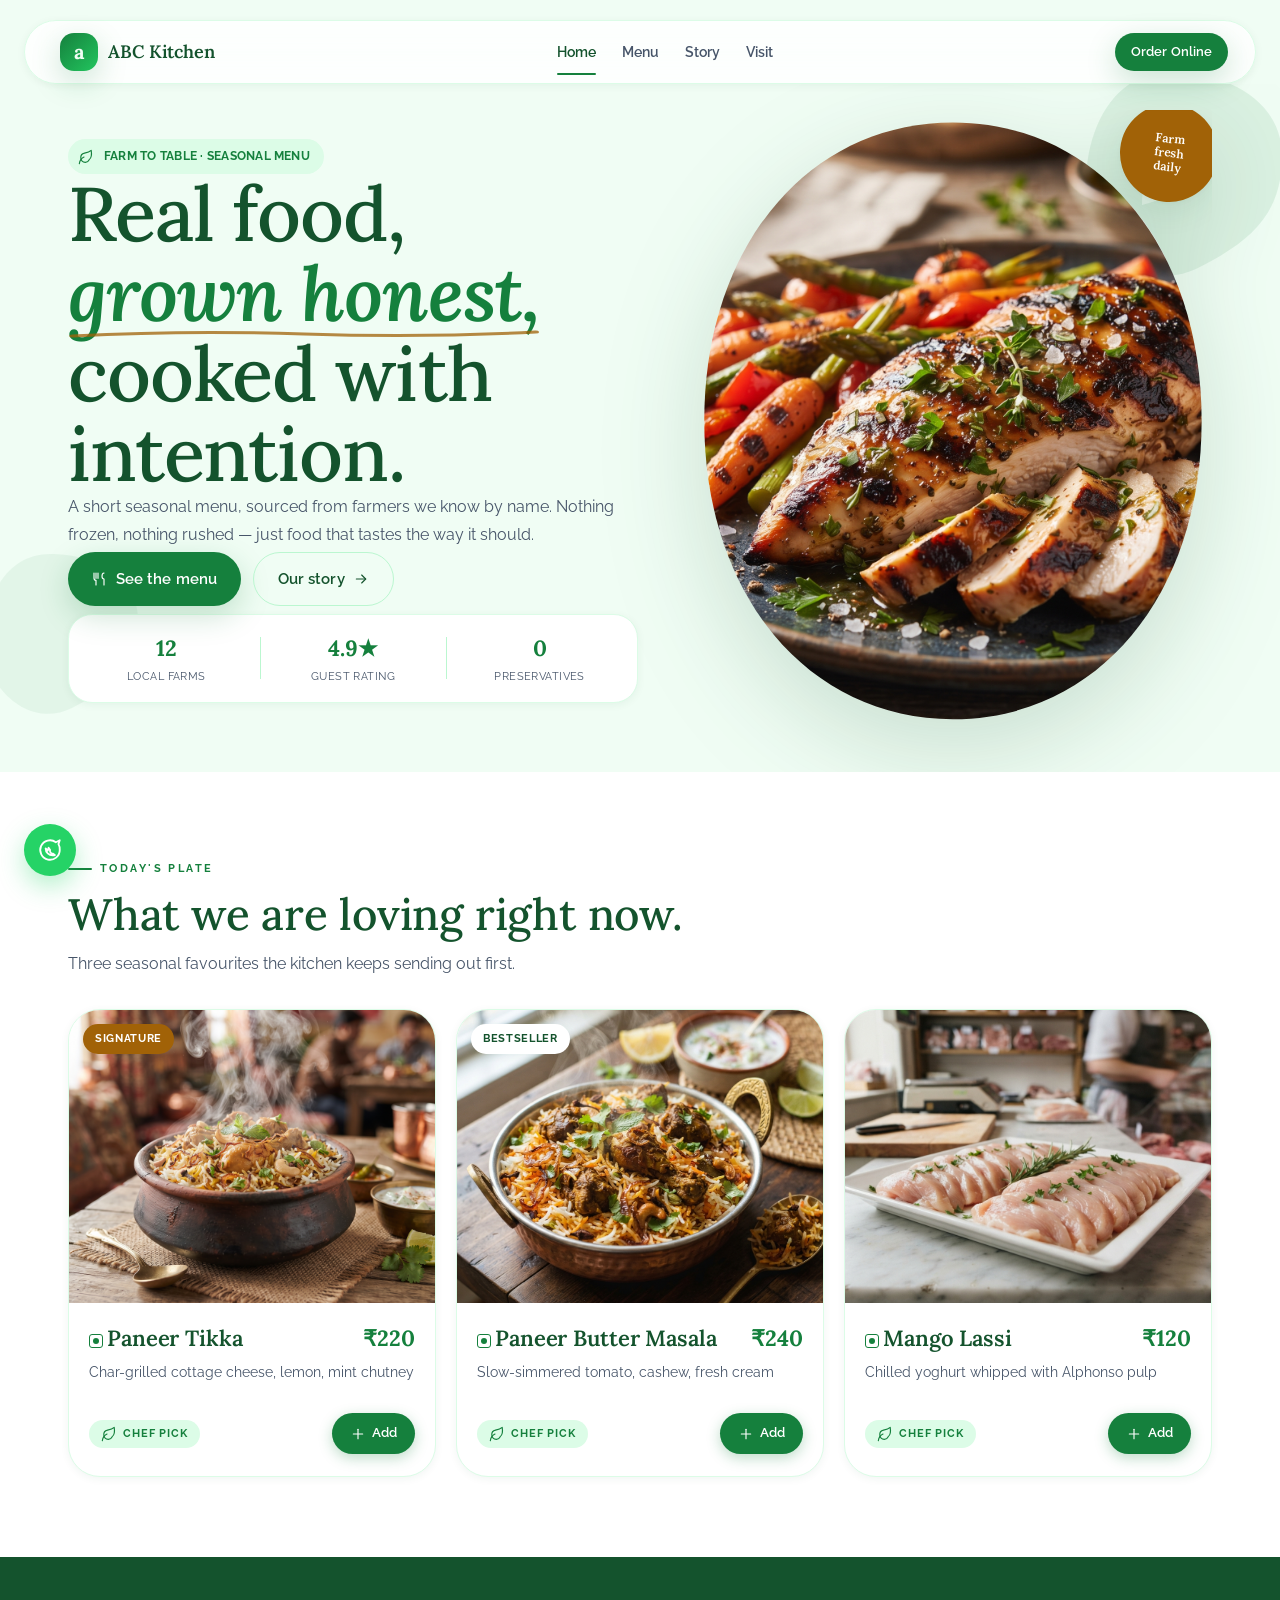
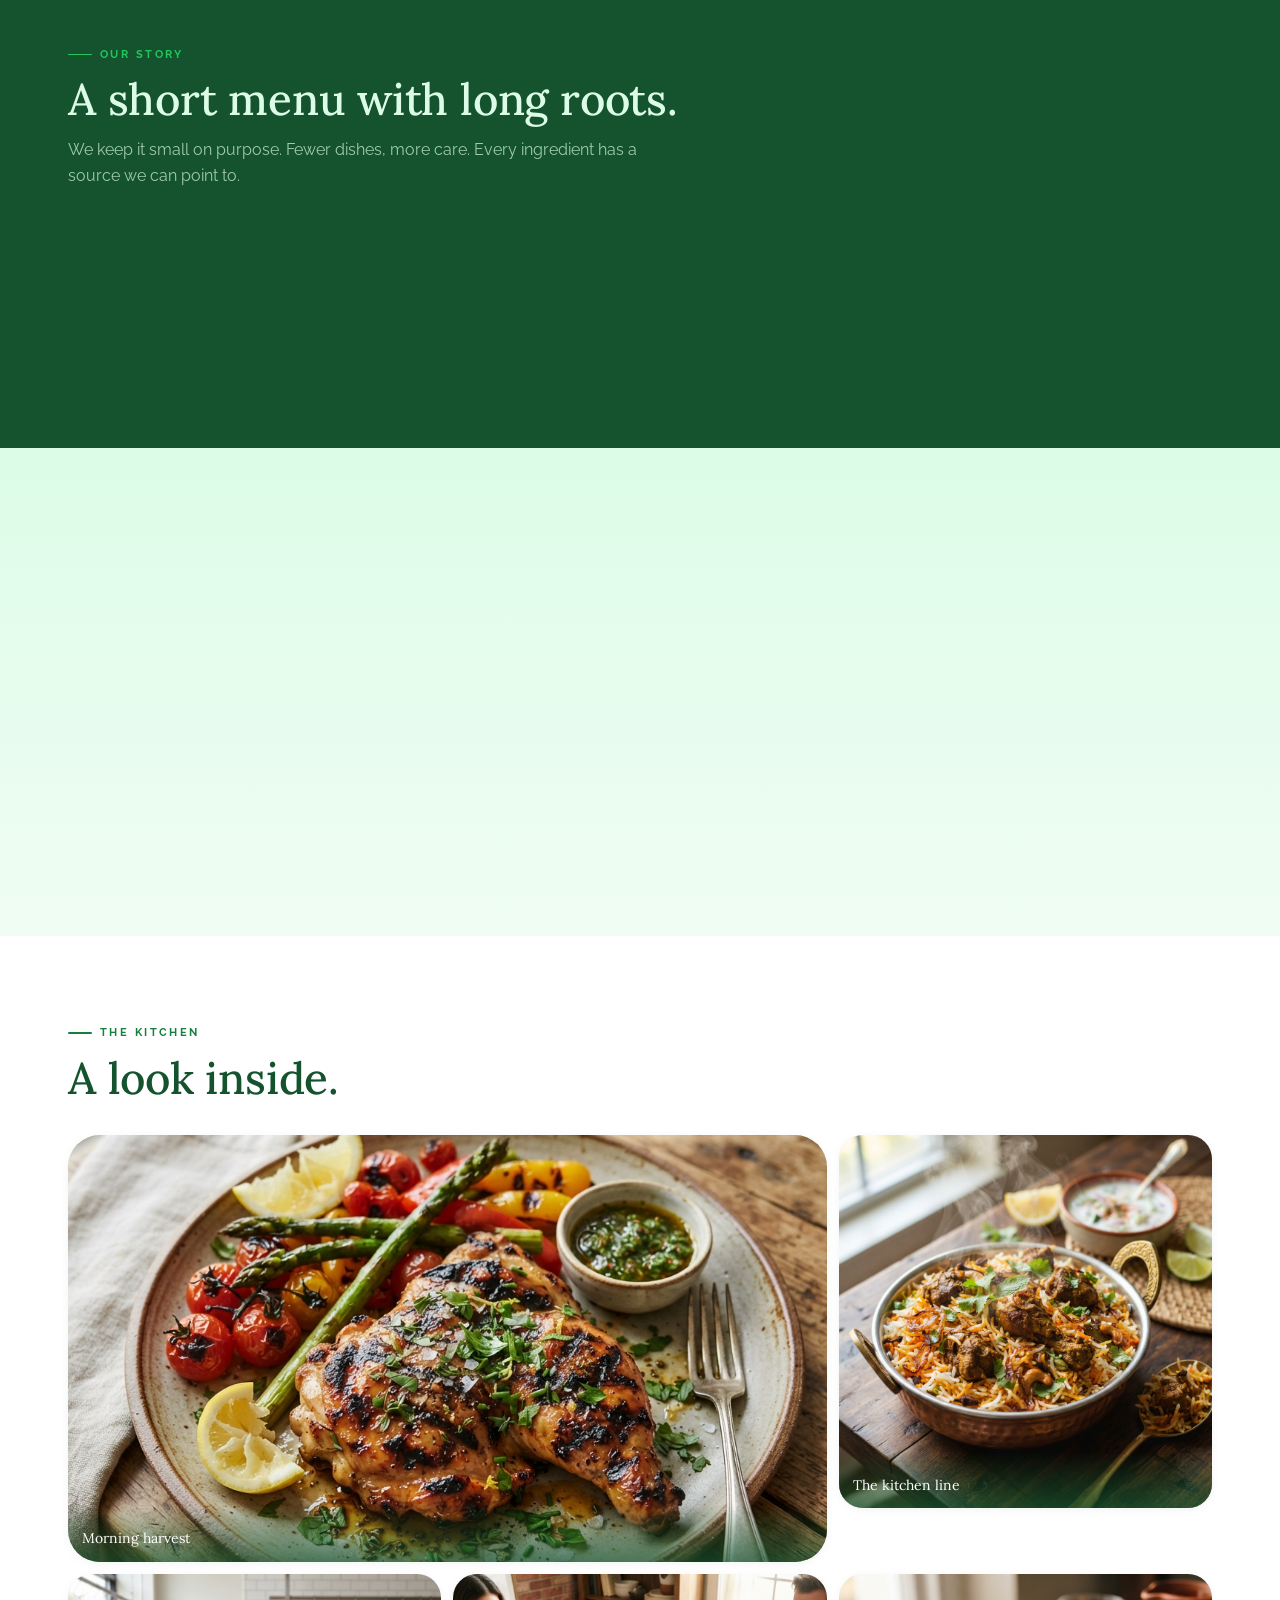
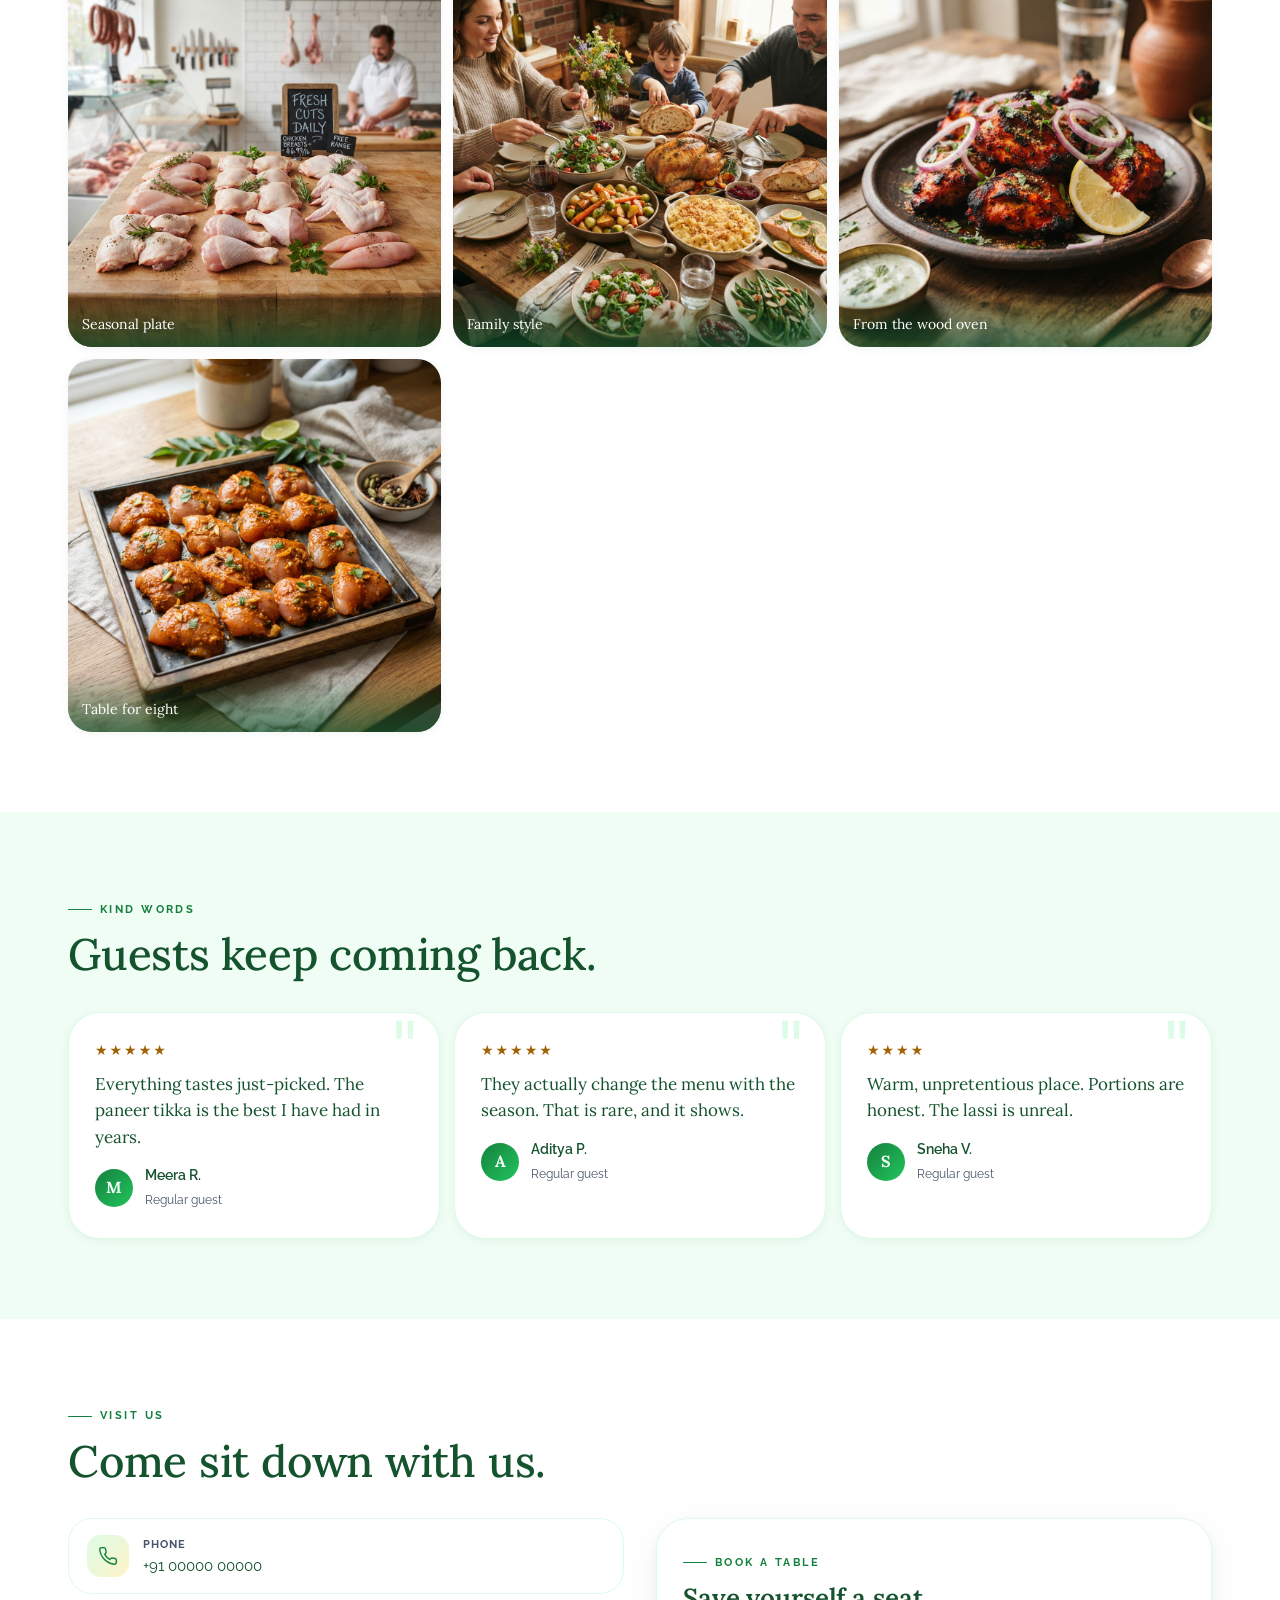
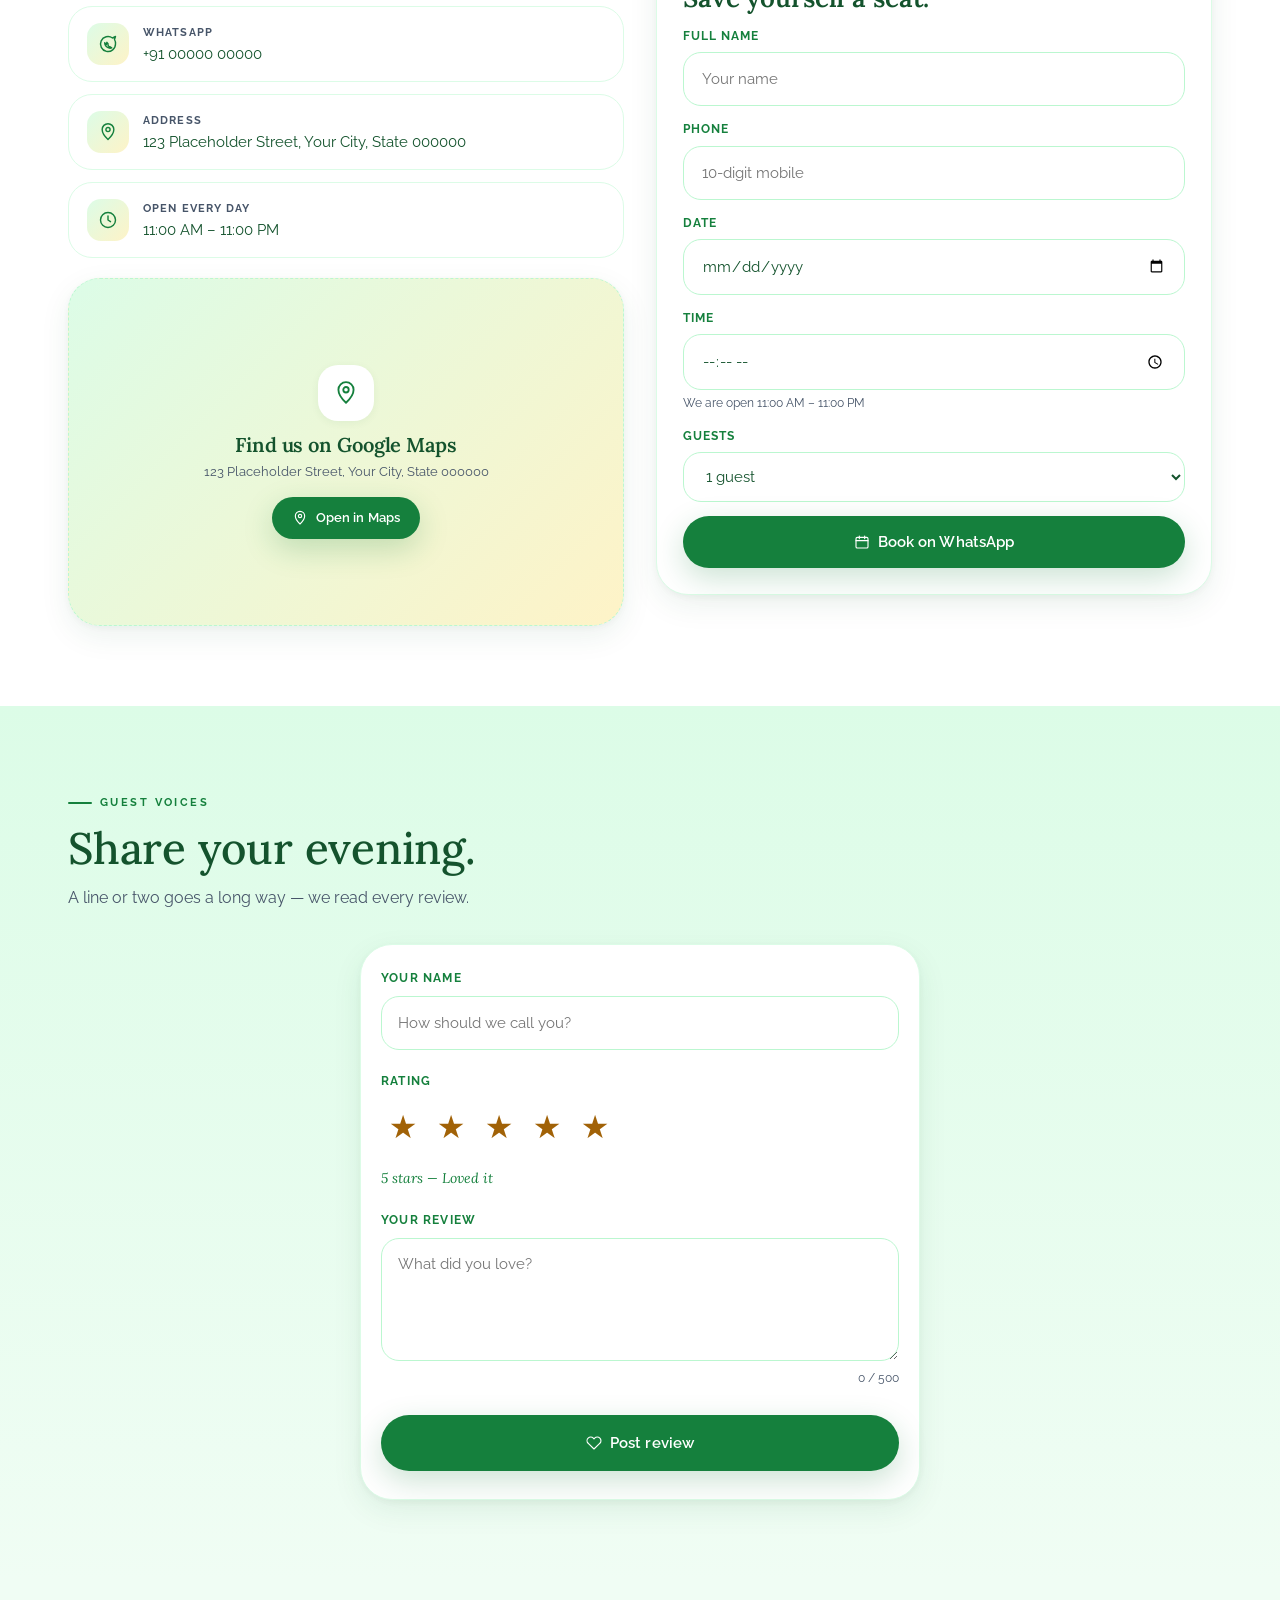
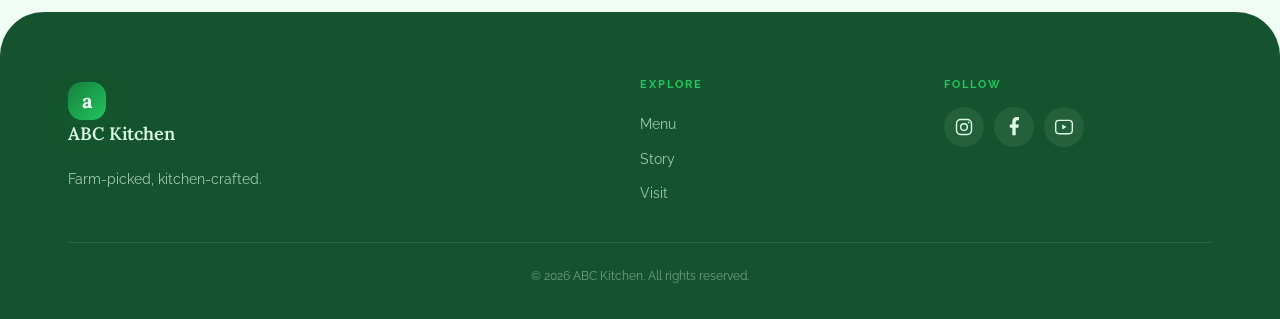
==== index.html @ bc78f9e4 "Initial commit: restaurant website design 3 Co-authored-by: CommandCodeBot <noreply@commandcode.ai>" ====
<!DOCTYPE html>
<html lang="en">
<head>
<meta charset="UTF-8" />
<meta name="viewport" content="width=device-width, initial-scale=1.0, viewport-fit=cover" />
<title>ABC Kitchen · Farm-picked, kitchen-crafted</title>
<meta name="description" content="A short seasonal menu, sourced from local farms. Dine in, take away, or delivered warm to your door." />
<meta name="theme-color" content="#15803D" />
<link rel="manifest" href="manifest.json" />
<link rel="icon" type="image/svg+xml" href="favicon.svg" />
<meta property="og:title" content="ABC Kitchen" />
<meta property="og:description" content="Farm-picked, kitchen-crafted." />
<meta property="og:image" content="img/2.jpeg" />
<meta property="og:type" content="website" />
<link rel="preconnect" href="https://fonts.googleapis.com" />
<link rel="preconnect" href="https://fonts.gstatic.com" crossorigin />
<link href="https://fonts.googleapis.com/css2?family=Lora:wght@400;500;600;700&family=Raleway:wght@300;400;500;600;700&display=swap" rel="stylesheet" />
<link rel="stylesheet" href="css/style.css?v=3" />
</head>
<body data-page="home">

<header class="nav" role="banner">
  <div class="nav__inner">
    <a href="index.html" class="brand" aria-label="ABC Kitchen home">
      <span class="brand__mark">a</span>
      <span class="brand__word" data-brand>ABC Kitchen</span>
    </a>
    <nav class="nav__links" aria-label="Primary">
      <a href="index.html" class="active">Home</a>
      <a href="menu.html">Menu</a>
      <a href="#story">Story</a>
      <a href="#contact">Visit</a>
    </nav>
    <div class="nav__cta">
      <a href="menu.html" class="btn btn--primary btn--sm">Order Online</a>
    </div>
    <button class="nav__burger" aria-label="Open navigation" aria-expanded="false" id="burgerBtn"></button>
  </div>
</header>

<div class="drawer" aria-label="Mobile navigation">
  <button class="drawer__close" aria-label="Close menu" id="drawerCloseBtn"></button>
  <nav>
    <a href="index.html" class="active" id="dn-home"></a>
    <a href="menu.html" id="dn-menu"></a>
    <a href="#story" id="dn-story"></a>
    <a href="#contact" id="dn-visit"></a>
    <a data-wa target="_blank" rel="noopener" id="dn-wa"></a>
  </nav>
  <div class="drawer__cta">
    <a href="menu.html" class="btn btn--primary btn--block">Order Online</a>
    <a data-wa target="_blank" rel="noopener" class="btn btn--ghost btn--block">Chat on WhatsApp</a>
  </div>
  <p class="drawer__foot" data-tagline>Farm-picked, kitchen-crafted.</p>
</div>

<main>
  <section id="renderHero" class="hero"></section>
  <section id="renderFeatured" class="block block--white"></section>
  <section id="story" class="block block--dark">
    <div id="renderStory"></div>
  </section>
  <section id="renderValues" class="block block--mint"></section>
  <section id="renderGallery" class="block block--white"></section>
  <section id="renderTestimonials" class="block"></section>
  <section id="contact" class="block block--white">
    <div id="renderContact"></div>
  </section>
  <section id="renderReviewForm" class="block block--mint"></section>
</main>

<footer class="footer" role="contentinfo">
  <div class="container">
    <div class="footer__grid">
      <div>
        <a href="index.html" class="brand" aria-label="ABC Kitchen home">
          <span class="brand__mark">a</span>
          <span class="brand__word" data-brand>ABC Kitchen</span>
        </a>
        <p style="margin-top:14px;font-size:14px;color:rgba(220,252,231,.7);max-width:34ch" data-tagline>Farm-picked, kitchen-crafted.</p>
      </div>
      <div>
        <h5>Explore</h5>
        <a href="menu.html">Menu</a>
        <a href="#story">Story</a>
        <a href="#contact">Visit</a>
      </div>
      <div>
        <h5>Follow</h5>
        <div class="socials">
          <a href="#" aria-label="Instagram" id="s-ig"></a>
          <a href="#" aria-label="Facebook" id="s-fb"></a>
          <a href="#" aria-label="YouTube" id="s-yt"></a>
        </div>
      </div>
    </div>
    <div class="footer__bar">© <span data-year></span> <span data-brand>ABC Kitchen</span>. All rights reserved.</div>
  </div>
</footer>

<nav class="pill-nav" aria-label="Quick navigation">
  <a href="index.html" class="active" id="pn-home"></a>
  <a href="menu.html" id="pn-menu"></a>
  <a href="#story" id="pn-story"></a>
  <a href="#contact" id="pn-visit"></a>
</nav>

<a class="wa-fab" data-wa target="_blank" rel="noopener" aria-label="Chat on WhatsApp" id="wa-fab"></a>

<div class="modal" id="loginModal" aria-hidden="true" role="dialog" aria-modal="true" aria-labelledby="loginTitle">
  <div class="modal__backdrop" data-modal-close></div>
  <div class="modal__panel" id="renderLoginModal"></div>
</div>

<script src="js/site-data.js?v=3"></script>
<script src="js/supabase-client.js?v=3"></script>
<script src="js/backend.js?v=3"></script>
<script src="js/app.js?v=3"></script>
<script>
  document.addEventListener('DOMContentLoaded', () => {
    const set = (id, iconKey, label, showLabel) => { const el = document.getElementById(id); if (el) el.innerHTML = icon(iconKey) + (showLabel !== false ? '<span>'+label+'</span>' : ''); };
    set('burgerBtn', 'menu', '', false);
    set('drawerCloseBtn', 'x', '', false);
    set('pn-home','home','Home');
    set('pn-menu','utensils','Menu');
    set('pn-story','leaf','Story');
    set('pn-visit','map','Visit');
    set('dn-home','home','Home');
    set('dn-menu','utensils','Menu');
    set('dn-story','leaf','Our story');
    set('dn-visit','map','Visit');
    set('dn-wa','wa','WhatsApp');
    document.getElementById('wa-fab').innerHTML = icon('wa');
    document.getElementById('s-ig').innerHTML = icon('ig');
    document.getElementById('s-fb').innerHTML = icon('fb');
    document.getElementById('s-yt').innerHTML = icon('yt');
  });
</script>
</body>
</html>
---- css/style.css ----
/* ============================================
   ABC Kitchen · Design 3 · Mobile-first
   Style: Organic Biophilic — farm-to-table
   ============================================ */

:root{
  color-scheme: light;

  /* Palette */
  --primary:#15803D;
  --primary-ink:#FFFFFF;
  --primary-deep:#0F5F2C;
  --primary-soft:#DCFCE7;
  --secondary:#22C55E;
  --accent:#A16207;
  --accent-ink:#FFFFFF;
  --accent-soft:#FEF3C7;
  --bg:#F0FDF4;
  --bg-card:#FFFFFF;
  --ink:#14532D;
  --ink-soft:#166534;
  --muted:#E8F0F1;
  --muted-ink:#475569;
  --border:#BBF7D0;
  --border-soft:#DCFCE7;
  --ring:#15803D;
  --clay:#C2410C;
  --clay-soft:#FFEDD5;

  /* Space (density 4) */
  --s-1:4px; --s-2:8px; --s-3:12px; --s-4:16px;
  --s-5:22px; --s-6:32px; --s-7:44px; --s-8:64px; --s-9:88px;

  /* Radius — organic, generous */
  --r-xs:12px; --r-sm:18px; --r-md:24px; --r-lg:32px; --r-xl:44px; --r-pill:999px;

  /* Elevation */
  --sh-sm:0 2px 8px rgba(20,83,45,.06);
  --sh-md:0 10px 30px rgba(20,83,45,.08), 0 2px 6px rgba(20,83,45,.04);
  --sh-lg:0 24px 60px rgba(20,83,45,.12), 0 8px 20px rgba(20,83,45,.06);
  --sh-glow:0 10px 30px rgba(21,128,61,.22);

  /* Motion */
  --ease:cubic-bezier(.2,.8,.2,1);
  --ease-back:cubic-bezier(.34,1.56,.64,1);
  --t-fast:150ms; --t-med:280ms; --t-slow:420ms;

  /* Layout */
  --nav-h:64px;
  --pill-nav-h:64px;
  --safe-b:env(safe-area-inset-bottom, 0);
}

*,*::before,*::after{box-sizing:border-box}
*{margin:0;padding:0}
html{scroll-behavior:smooth;-webkit-text-size-adjust:100%}
body{
  font-family:'Raleway', system-ui, -apple-system, Segoe UI, Roboto, sans-serif;
  font-size:16px; line-height:1.6;
  color:var(--ink); background:var(--bg);
  -webkit-font-smoothing:antialiased;
  overflow-x:hidden;
  padding-bottom:calc(var(--pill-nav-h) + 20px + var(--safe-b));
}
img,svg{display:block;max-width:100%;height:auto}
button{font:inherit;color:inherit;background:none;border:none;cursor:pointer;touch-action:manipulation}
a{color:inherit;text-decoration:none}
h1,h2,h3,h4{font-family:'Lora', Georgia, serif; letter-spacing:-.005em; line-height:1.15; font-weight:600; color:var(--ink)}
input,textarea,select{font:inherit;color:inherit}
::selection{background:var(--primary);color:var(--primary-ink)}
:focus-visible{outline:2px solid var(--ring);outline-offset:3px;border-radius:10px}
.sr{position:absolute;width:1px;height:1px;padding:0;margin:-1px;overflow:hidden;clip:rect(0,0,0,0);border:0}
.container{max-width:1200px;margin-inline:auto;padding-inline:20px}

.icon{width:20px;height:20px;flex:0 0 auto;stroke:currentColor;fill:none;stroke-width:1.7;stroke-linecap:round;stroke-linejoin:round}
.icon--sm{width:16px;height:16px}
.icon--lg{width:26px;height:26px}

/* ============ Buttons ============ */
.btn{
  display:inline-flex;align-items:center;justify-content:center;gap:8px;
  padding:14px 24px; min-height:48px;
  border-radius:var(--r-pill);
  font-family:'Raleway',sans-serif; font-weight:600; font-size:15px; letter-spacing:.005em;
  transition: transform var(--t-med) var(--ease), box-shadow var(--t-med) var(--ease), background var(--t-med) var(--ease), color var(--t-med) var(--ease), border-color var(--t-med) var(--ease);
  white-space:nowrap;
}
.btn:active{transform:translateY(1px) scale(.98)}
.btn--primary{background:var(--primary);color:var(--primary-ink);box-shadow:var(--sh-glow)}
.btn--primary:hover{background:var(--primary-deep)}
.btn--accent{background:var(--accent);color:var(--accent-ink);box-shadow:0 8px 22px rgba(161,98,7,.25)}
.btn--accent:hover{filter:brightness(1.08)}
.btn--ghost{background:transparent;color:var(--ink);border:1.5px solid var(--border)}
.btn--ghost:hover{border-color:var(--primary);color:var(--primary);background:var(--primary-soft)}
.btn--clay{background:var(--clay);color:#fff;box-shadow:0 8px 22px rgba(194,65,12,.25)}
.btn--block{width:100%}
.btn--sm{min-height:38px;padding:8px 16px;font-size:13px}
.btn--icon{padding:12px;min-height:44px;min-width:44px;border-radius:50%;background:var(--bg-card);color:var(--ink);box-shadow:var(--sh-sm)}

/* ============ Top nav ============ */
.nav{
  position:sticky; top:14px; z-index:60;
  margin:14px 14px 0;
  height:var(--nav-h);
  background:rgba(255,255,255,.85);
  backdrop-filter:saturate(1.4) blur(16px);
  -webkit-backdrop-filter:saturate(1.4) blur(16px);
  border:1px solid var(--border-soft);
  border-radius:var(--r-xl);
  box-shadow:var(--sh-sm);
  transition: box-shadow var(--t-med) var(--ease);
}
.nav.scrolled{box-shadow:var(--sh-md)}
.nav__inner{display:flex;align-items:center;justify-content:space-between;height:100%;padding:0 12px 0 20px;max-width:1200px;margin-inline:auto}
.brand{display:inline-flex;align-items:center;gap:10px}
.brand__mark{width:38px;height:38px;border-radius:14px;background:linear-gradient(135deg,var(--primary),var(--secondary));display:grid;place-items:center;color:var(--bg);font-family:'Lora',serif;font-weight:700;font-size:20px;box-shadow:var(--sh-glow);letter-spacing:-.02em}
.brand__word{font-family:'Lora',serif;font-size:18px;font-weight:600;color:var(--ink);letter-spacing:-.005em}
.nav__links{display:none}
.nav__cta{display:none}
.nav__burger{
  display:inline-grid; place-items:center;
  width:44px; height:44px; border-radius:50%;
  background:var(--primary); color:var(--primary-ink);
  box-shadow:var(--sh-glow);
  transition: background var(--t-med) var(--ease);
}
.nav__burger:hover{background:var(--primary-deep)}
.nav__burger .icon{stroke-width:2}

/* Drawer */
.drawer{
  position:fixed; inset:0; z-index:70;
  background:linear-gradient(160deg, var(--primary-soft), var(--bg));
  transform:translateY(-100%); opacity:0; pointer-events:none;
  transition: transform var(--t-slow) var(--ease), opacity var(--t-slow) var(--ease);
  padding:96px 32px 48px;
  overflow-y:auto;
}
.drawer.open{transform:translateY(0); opacity:1; pointer-events:auto}
.drawer__close{position:fixed;top:24px;right:22px;width:44px;height:44px;border-radius:50%;background:var(--bg-card);color:var(--ink);display:grid;place-items:center;box-shadow:var(--sh-md);z-index:71}
.drawer nav{display:flex;flex-direction:column;gap:2px;margin-bottom:32px}
.drawer nav a{display:flex;align-items:center;gap:14px;padding:16px 4px;font-family:'Lora',serif;font-size:24px;color:var(--ink);border-bottom:1px solid var(--border);transition:color var(--t-fast) var(--ease), transform var(--t-fast) var(--ease)}
.drawer nav a:hover{color:var(--primary);transform:translateX(4px)}
.drawer nav a.active{color:var(--primary)}
.drawer nav a .icon{color:var(--primary)}
.drawer__cta{display:flex;flex-direction:column;gap:10px}
.drawer__foot{margin-top:32px;padding-top:24px;border-top:1px solid var(--border);color:var(--muted-ink);font-size:13px}

/* ============ Floating pill nav (mobile bottom) ============ */
.pill-nav{
  position:fixed;
  left:50%; transform:translateX(-50%);
  bottom:calc(16px + var(--safe-b));
  height:var(--pill-nav-h);
  padding:6px;
  background:var(--ink);
  border-radius:var(--r-pill);
  z-index:65;
  display:inline-flex; align-items:center; gap:4px;
  box-shadow:0 20px 50px rgba(20,83,45,.28);
  max-width:calc(100vw - 24px);
}
.pill-nav a{
  display:inline-flex; align-items:center; justify-content:center; gap:8px;
  min-width:52px; height:52px; padding:0 12px;
  border-radius:var(--r-pill);
  color:rgba(240,253,244,.65);
  font-family:'Raleway',sans-serif; font-weight:600; font-size:13px;
  transition: color var(--t-fast) var(--ease), background var(--t-fast) var(--ease);
}
.pill-nav a:hover{color:var(--bg)}
.pill-nav a.active{background:var(--primary);color:var(--bg);box-shadow:inset 0 0 0 1px rgba(255,255,255,.08)}
.pill-nav a .icon{width:20px;height:20px;stroke-width:1.8}
.pill-nav a span:not(.sr){display:none}
.pill-nav a.active span{display:inline}

/* ============ Hero ============ */
.hero{position:relative;padding:26px 0 40px;overflow:hidden}
.hero__bg{position:absolute;inset:0;z-index:-1;pointer-events:none}
.hero__leaf{position:absolute;color:var(--primary);opacity:.09}
.hero__leaf--a{top:-40px;right:-30px;width:280px;height:280px}
.hero__leaf--b{bottom:20px;left:-60px;width:220px;height:220px;opacity:.06}
.hero__inner{display:flex;flex-direction:column;gap:24px}
.kicker{
  align-self:start; display:inline-flex;align-items:center;gap:10px;
  padding:8px 14px 8px 10px;border-radius:var(--r-pill);
  background:var(--primary-soft); color:var(--primary);
  font-size:12px;font-weight:700;letter-spacing:.02em;text-transform:uppercase;
}
.kicker .icon{color:var(--primary)}

.hero__title{
  font-family:'Lora',Georgia,serif;
  font-size:clamp(38px, 10vw, 68px);
  line-height:1.05; letter-spacing:-.015em;
  color:var(--ink); font-weight:500;
}
.hero__title .accent{color:var(--primary); font-style:italic; font-weight:600; position:relative; display:inline-block}
.hero__title .accent svg{position:absolute;left:0;right:0;bottom:-6px;width:100%;height:12px;color:var(--accent);opacity:.75}
.hero__lead{max-width:56ch;font-size:16px;color:var(--muted-ink);line-height:1.7}
.hero__cta{display:flex;flex-wrap:wrap;gap:12px;margin-top:4px}

/* Organic image mask */
.hero__figure{
  position:relative;
  aspect-ratio:5/6;
  overflow:hidden;
  background:var(--muted);
  filter:drop-shadow(0 30px 50px rgba(20,83,45,.18));
}
.hero__figure svg{width:100%;height:100%;display:block}
.hero__figure img{
  position:absolute; inset:0;
  width:100%; height:100%; object-fit:cover;
  clip-path:url(#blobMask);
  -webkit-clip-path:url(#blobMask);
}
.hero__figure__badge{
  position:absolute; right:-6px; top:-6px;
  width:98px; height:98px; border-radius:50%;
  background:var(--accent); color:var(--accent-ink);
  display:grid; place-items:center; text-align:center;
  padding:8px; box-shadow:var(--sh-md);
  transform:rotate(6deg);
  animation:badgeSpin 24s linear infinite;
}
.hero__figure__badge span{font-family:'Lora',serif;font-size:12px;font-weight:600;line-height:1.15;letter-spacing:.02em}
@keyframes badgeSpin{to{transform:rotate(366deg)}}
@media(prefers-reduced-motion:reduce){.hero__figure__badge{animation:none}}

.hero__stat-strip{
  display:flex; align-items:stretch;
  gap:0; margin-top:8px;
  background:var(--bg-card); border:1px solid var(--border-soft);
  border-radius:var(--r-md); padding:8px 4px;
  box-shadow:var(--sh-sm);
}
.hero__stat-strip .st{flex:1;padding:8px 12px;text-align:center;position:relative}
.hero__stat-strip .st + .st::before{content:'';position:absolute;left:0;top:20%;bottom:20%;width:1px;background:var(--border)}
.hero__stat-strip .st b{display:block;font-family:'Lora',serif;font-size:22px;color:var(--primary);font-weight:700;letter-spacing:-.01em}
.hero__stat-strip .st span{display:block;font-size:11px;color:var(--muted-ink);letter-spacing:.04em;text-transform:uppercase;margin-top:2px}

/* ============ Sections ============ */
section.block{padding:56px 0;position:relative}
section.block--white{background:var(--bg-card)}
section.block--mint{background:linear-gradient(180deg, var(--primary-soft), var(--bg))}
section.block--dark{background:var(--ink);color:var(--primary-soft)}
section.block--dark h2,section.block--dark h3,section.block--dark h4{color:var(--primary-soft)}
section.block--dark .muted-text{color:rgba(220,252,231,.7)}
section.block--dark .eyebrow{color:var(--secondary)}

.eyebrow{display:inline-flex;align-items:center;gap:8px;font-size:11px;letter-spacing:.22em;text-transform:uppercase;font-weight:700;color:var(--primary);margin-bottom:12px}
.eyebrow::before{content:'';width:24px;height:1.5px;background:currentColor;border-radius:2px}
.section__head{margin-bottom:32px}
.section__head h2{font-size:clamp(30px,7vw,44px);line-height:1.12;font-weight:500;letter-spacing:-.005em}
.section__head p{margin-top:12px;color:var(--muted-ink);font-size:16px;max-width:60ch;line-height:1.65}

/* Wave dividers between sections */
.wave{width:100%;height:40px;display:block}
.wave--to-white path{fill:var(--bg-card)}
.wave--to-mint path{fill:var(--primary-soft)}
.wave--to-dark path{fill:var(--ink)}
.wave--to-bg path{fill:var(--bg)}

/* ============ Featured dishes ============ */
.dishes{display:grid;grid-template-columns:1fr;gap:20px}
.dish{
  background:var(--bg-card); border-radius:var(--r-lg); overflow:hidden;
  border:1px solid var(--border-soft); box-shadow:var(--sh-sm);
  transition: transform var(--t-med) var(--ease), box-shadow var(--t-med) var(--ease), border-color var(--t-med) var(--ease);
  position:relative;
}
.dish:hover{transform:translateY(-4px); box-shadow:var(--sh-md); border-color:var(--border)}
.dish__img{aspect-ratio:5/4;overflow:hidden;background:var(--muted);position:relative}
.dish__img img{width:100%;height:100%;object-fit:cover;transition:transform 500ms var(--ease)}
.dish:hover .dish__img img{transform:scale(1.06)}
.dish__body{padding:18px 20px 22px}
.dish__row{display:flex;justify-content:space-between;align-items:baseline;gap:10px;margin-bottom:6px}
.dish__title{font-family:'Lora',serif;font-size:22px;color:var(--ink);font-weight:600;letter-spacing:-.005em}
.dish__price{font-family:'Lora',serif;font-size:22px;color:var(--primary);font-weight:700;white-space:nowrap}
.dish__desc{font-size:14px;color:var(--muted-ink);margin-bottom:16px;line-height:1.55;min-height:2.5em}
.dish__cta{display:flex;justify-content:space-between;align-items:center;gap:10px}
.chip{display:inline-flex;align-items:center;gap:6px;padding:5px 12px;border-radius:var(--r-pill);background:var(--primary-soft);color:var(--primary);font-size:11px;font-weight:700;letter-spacing:.08em;text-transform:uppercase}
.chip--gold{background:var(--accent-soft);color:var(--accent)}
.chip--clay{background:var(--clay-soft);color:var(--clay)}
.tag{position:absolute;top:14px;left:14px;padding:6px 12px;border-radius:var(--r-pill);background:var(--bg-card);color:var(--ink);font-size:11px;font-weight:700;letter-spacing:.06em;text-transform:uppercase;box-shadow:var(--sh-sm);z-index:2}
.tag--gold{background:var(--accent);color:var(--accent-ink)}
.diet-dot{width:14px;height:14px;border:1.5px solid var(--primary);border-radius:3px;display:inline-grid;place-items:center;flex:0 0 auto;vertical-align:middle;margin-right:4px}
.diet-dot::before{content:'';width:6px;height:6px;background:var(--primary);border-radius:50%}
.diet-dot.nv{border-color:var(--clay)}
.diet-dot.nv::before{background:var(--clay)}

/* ============ Values ============ */
.values{display:grid;grid-template-columns:1fr;gap:14px}
.value{
  padding:24px; border-radius:var(--r-md);
  background:var(--bg-card); border:1px solid var(--border-soft);
  display:flex; flex-direction:column; gap:8px;
  transition: transform var(--t-med) var(--ease), border-color var(--t-med) var(--ease);
}
.value:hover{transform:translateY(-3px);border-color:var(--primary)}
.value__ic{width:46px;height:46px;border-radius:16px;background:linear-gradient(135deg,var(--primary-soft),var(--accent-soft));display:grid;place-items:center;color:var(--primary);margin-bottom:6px}
.value h4{font-family:'Lora',serif;font-size:20px;font-weight:600}
.value p{font-size:14px;color:var(--muted-ink);line-height:1.6}
.value__num{position:absolute;top:16px;right:20px;font-family:'Lora',serif;font-size:14px;color:var(--muted-ink);font-weight:500;font-style:italic}
.value{position:relative}

/* ============ Sourcing / ingredients ============ */
.sourcing{display:grid;grid-template-columns:1fr 1fr;gap:12px;margin-top:18px}
.source-card{padding:18px;border-radius:var(--r-md);background:rgba(220,252,231,.06);border:1px solid rgba(220,252,231,.14)}
.source-card__ic{width:44px;height:44px;border-radius:14px;background:rgba(220,252,231,.12);color:var(--secondary);display:grid;place-items:center;margin-bottom:12px}
.source-card b{font-family:'Lora',serif;font-size:17px;color:var(--primary-soft);display:block}
.source-card span{font-size:12px;color:rgba(220,252,231,.6)}

/* ============ Gallery ============ */
.gallery{display:grid;grid-template-columns:repeat(2,1fr);gap:12px}
.gallery figure{position:relative;overflow:hidden;border-radius:var(--r-md);aspect-ratio:1/1;background:var(--muted);box-shadow:var(--sh-sm)}
.gallery figure:nth-child(1){grid-column:span 2;aspect-ratio:16/9;border-radius:var(--r-lg)}
.gallery img{width:100%;height:100%;object-fit:cover;transition:transform 500ms var(--ease)}
.gallery figure:hover img{transform:scale(1.07)}
.gallery figcaption{position:absolute;left:0;right:0;bottom:0;padding:22px 14px 12px;color:#fff;font-family:'Lora',serif;font-size:14px;background:linear-gradient(180deg,transparent,rgba(20,83,45,.7))}

/* ============ Testimonials ============ */
.tcards{display:grid;grid-template-columns:1fr;gap:14px}
.tcard{
  padding:26px;border-radius:var(--r-lg);background:var(--bg-card);border:1px solid var(--border-soft);
  position:relative; box-shadow:var(--sh-sm);
}
.tcard::before{content:'"';position:absolute;top:12px;right:20px;font-family:'Lora',serif;font-size:80px;color:var(--primary-soft);line-height:.6}
.stars{color:var(--accent);letter-spacing:2px;font-size:14px;margin-bottom:10px;position:relative;z-index:1}
.tcard p{font-family:'Lora',serif;font-size:17px;line-height:1.55;color:var(--ink);margin-bottom:14px;font-weight:400;position:relative;z-index:1}
.tcard footer{display:flex;align-items:center;gap:12px}
.tcard__avatar{width:38px;height:38px;border-radius:50%;background:linear-gradient(135deg,var(--primary),var(--secondary));display:grid;place-items:center;color:var(--bg);font-family:'Lora',serif;font-weight:700}
.tcard b{font-weight:600;font-size:14px;color:var(--ink);font-family:'Raleway',sans-serif;display:block}
.tcard footer span{font-size:12px;color:var(--muted-ink)}

/* ============ Forms ============ */
.form{display:flex;flex-direction:column;gap:14px}
.field label{display:block;font-size:12px;letter-spacing:.08em;text-transform:uppercase;font-weight:700;color:var(--primary);margin-bottom:6px}
.field input,.field textarea,.field select{
  width:100%;padding:14px 18px;min-height:48px;
  background:var(--bg-card);border:1.5px solid var(--border);border-radius:var(--r-sm);
  font-size:15px;color:var(--ink);
  transition: border-color var(--t-fast) var(--ease), box-shadow var(--t-fast) var(--ease);
}
.field input:focus,.field textarea:focus,.field select:focus{outline:none;border-color:var(--primary);box-shadow:0 0 0 4px rgba(21,128,61,.14)}
.field textarea{min-height:110px;resize:vertical;line-height:1.6}
.hint{font-size:12px;color:var(--muted-ink);margin-top:4px}
.card{background:var(--bg-card);border:1px solid var(--border-soft);border-radius:var(--r-lg);padding:26px;box-shadow:var(--sh-md)}
.star-picker{display:flex;gap:4px;font-size:28px;cursor:pointer;user-select:none}
.star-picker span{color:var(--border);transition:color var(--t-fast) var(--ease);padding:2px}
.star-picker span.on{color:var(--accent)}

/* ============ Contact ============ */
.contact-grid{display:grid;grid-template-columns:1fr;gap:20px}
.contact-list{list-style:none;padding:0;display:flex;flex-direction:column;gap:12px;margin-bottom:20px}
.contact-list li{display:flex;gap:14px;padding:16px 18px;background:var(--bg-card);border:1px solid var(--border-soft);border-radius:var(--r-md);align-items:center}
.contact-list .ci{width:42px;height:42px;border-radius:14px;background:linear-gradient(135deg,var(--primary-soft),var(--accent-soft));display:grid;place-items:center;color:var(--primary);flex:0 0 auto}
.contact-list h5{font-family:'Raleway',sans-serif;font-size:11px;letter-spacing:.1em;text-transform:uppercase;color:var(--muted-ink);font-weight:700;margin-bottom:2px}
.contact-list p{font-size:15px;color:var(--ink);line-height:1.4}
.map{width:100%;aspect-ratio:16/10;border:0;border-radius:var(--r-lg);box-shadow:var(--sh-md);background:var(--muted)}

/* ============ Footer ============ */
.footer{background:var(--ink);color:var(--primary-soft);padding:52px 0 96px;border-radius:36px 36px 0 0;margin-top:32px}
.footer__grid{display:grid;grid-template-columns:1fr;gap:32px;margin-bottom:32px}
.footer h5{font-family:'Raleway',sans-serif;font-size:11px;letter-spacing:.18em;text-transform:uppercase;color:var(--secondary);margin-bottom:14px;font-weight:700}
.footer a{display:block;padding:6px 0;color:rgba(220,252,231,.7);font-size:14px;transition:color var(--t-fast) var(--ease)}
.footer a:hover{color:var(--secondary)}
.footer .brand__word{color:var(--primary-soft)}
.footer .socials{display:flex;gap:10px}
.footer .socials a{width:40px;height:40px;border-radius:50%;background:rgba(220,252,231,.08);display:inline-grid;place-items:center;padding:0;color:var(--primary-soft)}
.footer .socials a:hover{background:var(--secondary);color:var(--ink)}
.footer__bar{padding-top:24px;border-top:1px solid rgba(220,252,231,.1);text-align:center;font-size:12px;color:rgba(220,252,231,.45)}

/* ============ Modal ============ */
.modal{position:fixed;inset:0;z-index:80;display:none}
.modal.open{display:flex;align-items:flex-end;justify-content:center}
@media(min-width:700px){.modal.open{align-items:center}}
.modal__backdrop{position:absolute;inset:0;background:rgba(20,83,45,.5);backdrop-filter:blur(3px);animation:fadeIn var(--t-med) var(--ease)}
.modal__panel{
  position:relative;width:100%;max-width:520px;
  background:var(--bg);border-radius:32px 32px 0 0;
  padding:28px 24px 32px;
  animation:sheetUp var(--t-slow) var(--ease-back);
  max-height:88vh; overflow-y:auto;
}
@media(min-width:700px){.modal__panel{border-radius:var(--r-lg);animation:popIn var(--t-slow) var(--ease-back)}}
.modal__panel h3{font-family:'Lora',serif;font-size:26px;margin-bottom:8px}
.modal__panel p.muted-text{color:var(--muted-ink);font-size:14px;margin-bottom:20px;line-height:1.6}
.modal__close{position:absolute;top:16px;right:16px;padding:10px;border-radius:50%;background:var(--bg-card);color:var(--ink);box-shadow:var(--sh-sm)}
.modal__handle{width:40px;height:4px;background:var(--border);border-radius:2px;margin:0 auto 18px;display:block}
@media(min-width:700px){.modal__handle{display:none}}
@keyframes sheetUp{from{transform:translateY(100%)}to{transform:translateY(0)}}
@keyframes popIn{from{transform:scale(.94);opacity:0}to{transform:scale(1);opacity:1}}
@keyframes fadeIn{from{opacity:0}to{opacity:1}}
.benefits{list-style:none;display:grid;grid-template-columns:1fr 1fr;gap:8px;margin:14px 0}
.benefits li{padding:12px 14px;background:var(--bg-card);border:1px solid var(--border-soft);border-radius:var(--r-sm);font-size:13px;font-weight:600;color:var(--ink);display:flex;align-items:center;gap:8px}
.benefits li .icon{color:var(--primary)}

/* Toast */
.toast-wrap{position:fixed;top:calc(var(--nav-h) + 30px);left:50%;transform:translateX(-50%);z-index:100;display:flex;flex-direction:column;gap:8px;pointer-events:none;padding-inline:16px;width:100%;max-width:420px}
.toast{background:var(--ink);color:var(--bg);padding:14px 20px;border-radius:var(--r-pill);font-size:14px;font-weight:600;box-shadow:var(--sh-lg);animation:toastIn var(--t-slow) var(--ease-back);text-align:center;display:inline-flex;align-items:center;gap:8px;justify-content:center}
.toast .icon{color:var(--secondary)}
@keyframes toastIn{from{transform:translateY(-16px);opacity:0}to{transform:translateY(0);opacity:1}}

/* ============ Menu page ============ */
.menu-hero{padding:32px 0 12px}
.menu-hero h1{font-family:'Lora',serif;font-size:clamp(34px,8vw,52px);letter-spacing:-.01em;font-weight:500;color:var(--ink)}
.menu-hero p{color:var(--muted-ink);font-size:15px;margin-top:8px;max-width:52ch}

.menu-search{position:relative;margin:22px 0 12px}
.menu-search input{width:100%;padding:16px 48px 16px 52px;background:var(--bg-card);border:1.5px solid var(--border);border-radius:var(--r-pill);font-size:15px;box-shadow:var(--sh-sm)}
.menu-search input:focus{outline:none;border-color:var(--primary);box-shadow:0 0 0 4px rgba(21,128,61,.14)}
.menu-search .icon{position:absolute;left:20px;top:50%;transform:translateY(-50%);color:var(--muted-ink);pointer-events:none}

.cats{
  position:sticky; top:calc(14px + var(--nav-h) + 14px); z-index:40;
  padding:12px 0;
  display:flex;gap:8px;overflow-x:auto;
  scrollbar-width:none;
  scroll-snap-type:x proximity;
  margin-inline:-20px; padding-inline:20px;
  background:linear-gradient(180deg, rgba(240,253,244,.92), rgba(240,253,244,.75));
  backdrop-filter:blur(10px);
}
.cats::-webkit-scrollbar{display:none}
.cat{
  scroll-snap-align:start; flex:0 0 auto;
  padding:10px 18px; border-radius:var(--r-pill);
  background:var(--bg-card); color:var(--ink); border:1.5px solid var(--border);
  font-family:'Raleway',sans-serif; font-weight:600; font-size:13px;
  transition: all var(--t-fast) var(--ease);
}
.cat:hover{border-color:var(--primary);color:var(--primary)}
.cat.active{background:var(--primary);color:var(--primary-ink);border-color:var(--primary);box-shadow:var(--sh-glow)}

/* Menu grid — card style, mobile 1col, sm 2col */
.menu-grid{display:grid;grid-template-columns:1fr;gap:16px;padding:20px 0 32px}
.mcard{
  background:var(--bg-card); border:1px solid var(--border-soft); border-radius:var(--r-lg);
  overflow:hidden; box-shadow:var(--sh-sm);
  transition: transform var(--t-fast) var(--ease), box-shadow var(--t-med) var(--ease);
  display:flex; flex-direction:column;
}
.mcard:hover{transform:translateY(-3px); box-shadow:var(--sh-md)}
.mcard__img{position:relative;aspect-ratio:5/3;overflow:hidden;background:var(--muted)}
.mcard__img img{width:100%;height:100%;object-fit:cover;transition:transform 400ms var(--ease)}
.mcard:hover .mcard__img img{transform:scale(1.05)}
.mcard__body{padding:18px 20px 22px;flex:1;display:flex;flex-direction:column;gap:10px}
.mcard__top{display:flex;align-items:baseline;justify-content:space-between;gap:12px}
.mcard__name{font-family:'Lora',serif;font-size:20px;font-weight:600;color:var(--ink);letter-spacing:-.005em}
.mcard__price{font-family:'Lora',serif;font-size:20px;font-weight:700;color:var(--primary);white-space:nowrap}
.mcard__desc{font-size:14px;color:var(--muted-ink);line-height:1.55;flex:1}
.mcard__foot{display:flex;justify-content:space-between;align-items:center;gap:10px;margin-top:8px}
.mcard__foot > div:first-child{display:flex;align-items:center;gap:6px}

.qty{display:inline-flex;align-items:center;border:2px solid var(--primary);border-radius:var(--r-pill);overflow:hidden;background:var(--bg-card)}
.qty button{width:36px;height:36px;color:var(--primary);font-size:18px;font-weight:700;display:inline-grid;place-items:center;transition:background var(--t-fast) var(--ease)}
.qty button:hover{background:var(--primary-soft)}
.qty span{min-width:28px;text-align:center;font-weight:700;color:var(--primary);font-size:15px}
.add{padding:10px 18px;border-radius:var(--r-pill);background:var(--primary);color:var(--primary-ink);font-weight:600;font-size:13px;box-shadow:0 4px 14px rgba(21,128,61,.28);display:inline-flex;align-items:center;gap:6px;transition:background var(--t-fast) var(--ease)}
.add:hover{background:var(--primary-deep)}

.closed-banner{margin:20px 0;padding:32px 24px;background:var(--ink);color:var(--primary-soft);border-radius:var(--r-lg);text-align:center}
.closed-banner h3{color:var(--primary-soft);font-family:'Lora',serif;font-size:24px;margin-bottom:8px}
.closed-banner p{color:rgba(220,252,231,.7);font-size:14px}

/* ============ Cart panel (full-screen slide-right on mobile) ============ */
.cart-panel{
  position:fixed; top:0; right:0; bottom:0;
  width:100%; max-width:440px;
  background:var(--bg);
  z-index:82;
  transform:translateX(100%);
  transition: transform var(--t-slow) var(--ease);
  box-shadow:-20px 0 60px rgba(20,83,45,.15);
  display:flex; flex-direction:column;
}
.cart-panel.open{transform:translateX(0)}
.cart-panel__head{
  padding:22px 22px 16px;
  border-bottom:1px solid var(--border-soft);
  display:flex;align-items:center;justify-content:space-between;gap:14px;
  background:var(--bg-card);
}
.cart-panel__head h3{font-family:'Lora',serif;font-size:22px;font-weight:600}
.cart-panel__body{flex:1;overflow-y:auto;padding:20px 22px}
.cart-panel__foot{padding:20px 22px calc(24px + var(--safe-b));border-top:1px solid var(--border-soft);background:var(--bg-card)}

.cart-empty{padding:60px 20px;text-align:center;color:var(--muted-ink)}
.cart-empty .icon{width:52px;height:52px;margin:0 auto 14px;color:var(--border)}
.cart-empty p{font-family:'Lora',serif;font-size:18px;margin-bottom:6px}
.cart-empty small{font-size:13px}

.cart-items{display:flex;flex-direction:column;gap:12px}
.cart-row{display:grid;grid-template-columns:60px 1fr auto;gap:12px;padding:12px;background:var(--bg-card);border:1px solid var(--border-soft);border-radius:var(--r-md);align-items:center}
.cart-row__img{width:60px;height:60px;border-radius:14px;overflow:hidden;background:var(--muted)}
.cart-row__img img{width:100%;height:100%;object-fit:cover}
.cart-row__info{min-width:0}
.cart-row__name{font-family:'Lora',serif;font-weight:600;font-size:15px;color:var(--ink);line-height:1.2}
.cart-row__price{font-size:13px;color:var(--primary);font-weight:700;margin-top:2px}
.cart-row .qty{transform:scale(.85);transform-origin:right}

.cart-modes{display:grid;grid-template-columns:repeat(3,1fr);gap:6px;margin:0 0 14px}
.cart-mode-btn{padding:12px 8px;border-radius:var(--r-md);background:var(--muted);color:var(--muted-ink);font-size:12px;font-weight:700;text-align:center;transition:all var(--t-fast) var(--ease);display:flex;flex-direction:column;align-items:center;gap:4px}
.cart-mode-btn.active{background:var(--primary);color:var(--primary-ink)}
.cart-mode-btn .icon{width:18px;height:18px}

.cart-summary{display:flex;flex-direction:column;gap:8px;margin-bottom:16px;padding:14px 16px;background:var(--primary-soft);border-radius:var(--r-md)}
.cart-summary .row{display:flex;justify-content:space-between;font-size:14px;color:var(--ink-soft)}
.cart-summary .row.total{padding-top:8px;border-top:1px dashed var(--border);font-size:16px;font-weight:700;color:var(--primary)}
.cart-summary .row.total b{font-family:'Lora',serif;font-size:22px}

/* Cart FAB (menu page) */
.cart-fab{
  position:fixed; right:calc(50% - 160px);
  bottom:calc(88px + var(--safe-b));
  z-index:57;
  padding:12px 20px 12px 14px;
  background:var(--primary); color:var(--primary-ink);
  border-radius:var(--r-pill);
  display:none; align-items:center; gap:10px;
  box-shadow:var(--sh-glow);
  animation:fabUp var(--t-slow) var(--ease-back);
}
.cart-fab.show{display:inline-flex}
.cart-fab__ic{width:36px;height:36px;border-radius:50%;background:rgba(255,255,255,.15);display:grid;place-items:center;position:relative}
.cart-fab__count{position:absolute;top:-4px;right:-4px;background:var(--accent);color:var(--accent-ink);min-width:22px;height:22px;padding:0 6px;border-radius:var(--r-pill);display:inline-grid;place-items:center;font-size:11px;font-weight:700}
.cart-fab__text{font-family:'Raleway',sans-serif;font-size:14px;font-weight:600}
.cart-fab__text b{display:block;font-family:'Lora',serif;font-size:18px;font-weight:700}
@keyframes fabUp{from{transform:translateY(20px);opacity:0}to{transform:translateY(0);opacity:1}}

/* WhatsApp FAB */
.wa-fab{
  position:fixed; left:16px;
  bottom:calc(88px + var(--safe-b));
  width:52px; height:52px; border-radius:50%;
  background:#25D366; color:#fff;
  display:inline-grid; place-items:center;
  box-shadow:0 10px 26px rgba(37,211,102,.35);
  z-index:58;
  transition: transform var(--t-med) var(--ease);
}
.wa-fab:hover{transform:scale(1.08)}
.wa-fab .icon{width:26px;height:26px}

/* Reveal */
.reveal{opacity:0;transform:translateY(24px);transition:opacity 700ms var(--ease), transform 700ms var(--ease)}
.reveal.seen{opacity:1;transform:none}
@media(prefers-reduced-motion:reduce){
  *,*::before,*::after{animation-duration:.001ms !important;animation-iteration-count:1 !important;transition-duration:.001ms !important;scroll-behavior:auto !important}
  .reveal{opacity:1;transform:none}
}

/* ============ Responsive ============ */
@media(min-width:640px){
  .container{padding-inline:28px}
  .hero__inner{gap:32px}
  .dishes{grid-template-columns:repeat(2,1fr)}
  .values{grid-template-columns:repeat(2,1fr)}
  .tcards{grid-template-columns:repeat(2,1fr)}
  .gallery{grid-template-columns:repeat(3,1fr)}
  .gallery figure:nth-child(1){grid-column:span 2;aspect-ratio:16/9}
  .menu-grid{grid-template-columns:repeat(2,1fr)}
  .contact-grid{grid-template-columns:1fr 1fr;gap:32px;align-items:start}
  .footer__grid{grid-template-columns:2fr 1fr 1fr;gap:36px}
  .cart-fab{right:22px;left:auto}
}
@media(min-width:900px){
  body{padding-bottom:0}
  .pill-nav{display:none}
  .nav{margin:20px 24px 0}
  .nav__links{display:flex;gap:26px;align-items:center}
  .nav__links a{font-size:14px;font-weight:600;color:var(--muted-ink);position:relative;padding:8px 0;transition:color var(--t-fast) var(--ease)}
  .nav__links a:hover,.nav__links a.active{color:var(--ink)}
  .nav__links a.active::after{content:'';position:absolute;left:0;right:0;bottom:-4px;height:2px;background:var(--primary);border-radius:2px}
  .nav__cta{display:inline-flex;gap:10px}
  .nav__burger{display:none}
  .drawer{display:none}
  .hero__inner{display:grid;grid-template-columns:1.1fr 1fr;align-items:center;gap:56px}
  .hero__figure{aspect-ratio:5/6;max-width:520px}
  .dishes{grid-template-columns:repeat(3,1fr)}
  .values{grid-template-columns:repeat(4,1fr)}
  .tcards{grid-template-columns:repeat(3,1fr)}
  .menu-grid{grid-template-columns:repeat(3,1fr)}
  .wa-fab{bottom:24px;left:24px}
  .cart-fab{bottom:24px;right:24px}
  section.block{padding:80px 0}
  .sourcing{grid-template-columns:repeat(4,1fr)}
  .footer{padding:64px 0 32px;border-radius:44px 44px 0 0}
}
@media(min-width:1200px){
  .hero__title{font-size:76px}
}

/* ============================================
   REVIEW FORM — rebuilt, mobile-primary
   ============================================ */
.rv-card{
  background:var(--bg-card);
  border:1px solid var(--border-soft);
  border-radius:var(--r-lg);
  padding:24px 20px 28px;
  box-shadow:var(--sh-md);
  max-width:560px;
  margin:0 auto;
}
.rv-form{display:flex; flex-direction:column; gap:22px}
.rv-field{display:flex; flex-direction:column; gap:8px}
.rv-field label{
  font-family:'Raleway',sans-serif;
  font-size:12px; font-weight:700;
  letter-spacing:.1em; text-transform:uppercase;
  color:var(--primary);
}
.rv-field input[type="text"],
.rv-field textarea{
  width:100%;
  padding:14px 16px;
  min-height:48px;
  background:var(--bg-card);
  border:1.5px solid var(--border);
  border-radius:var(--r-sm);
  font-family:'Raleway',sans-serif;
  font-size:15px;
  color:var(--ink);
  transition:border-color var(--t-fast) var(--ease), box-shadow var(--t-fast) var(--ease);
  -webkit-appearance:none;
  appearance:none;
}
.rv-field input[type="text"]:focus,
.rv-field textarea:focus{
  outline:none;
  border-color:var(--primary);
  box-shadow:0 0 0 4px rgba(21,128,61,.14);
}
.rv-field textarea{
  min-height:112px;
  line-height:1.55;
  resize:vertical;
  font-family:'Raleway',sans-serif;
}
.rv-hint{
  font-size:12px;
  color:var(--muted-ink);
  text-align:right;
  font-family:'Raleway',sans-serif;
  margin:0;
}

/* Stars — mobile-primary 44x44 tap targets */
.rv-stars{
  display:flex;
  gap:4px;
  padding:6px 0;
  flex-wrap:nowrap;
  justify-content:flex-start;
}
.rv-star{
  width:44px; height:44px;
  padding:0;
  background:transparent;
  border:none;
  color:var(--border);
  font-size:32px;
  line-height:1;
  cursor:pointer;
  display:inline-grid;
  place-items:center;
  transition:color var(--t-fast) var(--ease), transform var(--t-fast) var(--ease);
  border-radius:8px;
  touch-action:manipulation;
  -webkit-tap-highlight-color:transparent;
  user-select:none;
}
.rv-star:hover{transform:translateY(-1px)}
.rv-star:focus-visible{outline:2px solid var(--primary); outline-offset:2px}
.rv-star.on{color:var(--accent)}
.rv-star-label{
  margin:4px 0 0;
  font-family:'Lora',serif;
  font-style:italic;
  font-size:14px;
  color:var(--primary);
}

/* Submit button — dedicated size, full width */
.rv-submit{
  width:100%;
  min-height:52px;
  padding:16px 24px;
  font-size:15px;
  font-weight:600;
  margin-top:4px;
  justify-content:center;
}

/* Map fallback when embed URL not configured */
.map--fallback{
  width:100%; aspect-ratio:16/10;
  border-radius:var(--r-lg); background:linear-gradient(135deg, var(--primary-soft), var(--accent-soft));
  border:1px dashed var(--border);
  display:grid; place-items:center; padding:24px;
  box-shadow:var(--sh-md);
}
.map__inner{text-align:center; max-width:320px}
.map__ic{width:56px; height:56px; margin:0 auto 12px; border-radius:20px; background:var(--bg-card); color:var(--primary); display:grid; place-items:center; box-shadow:var(--sh-sm)}
.map--fallback h4{font-family:'Lora',serif; font-size:20px; margin-bottom:6px; color:var(--ink)}
.map--fallback p{font-size:13px; color:var(--muted-ink); margin-bottom:16px; line-height:1.5}
.map--fallback .btn{padding:10px 20px; min-height:42px; font-size:13px}
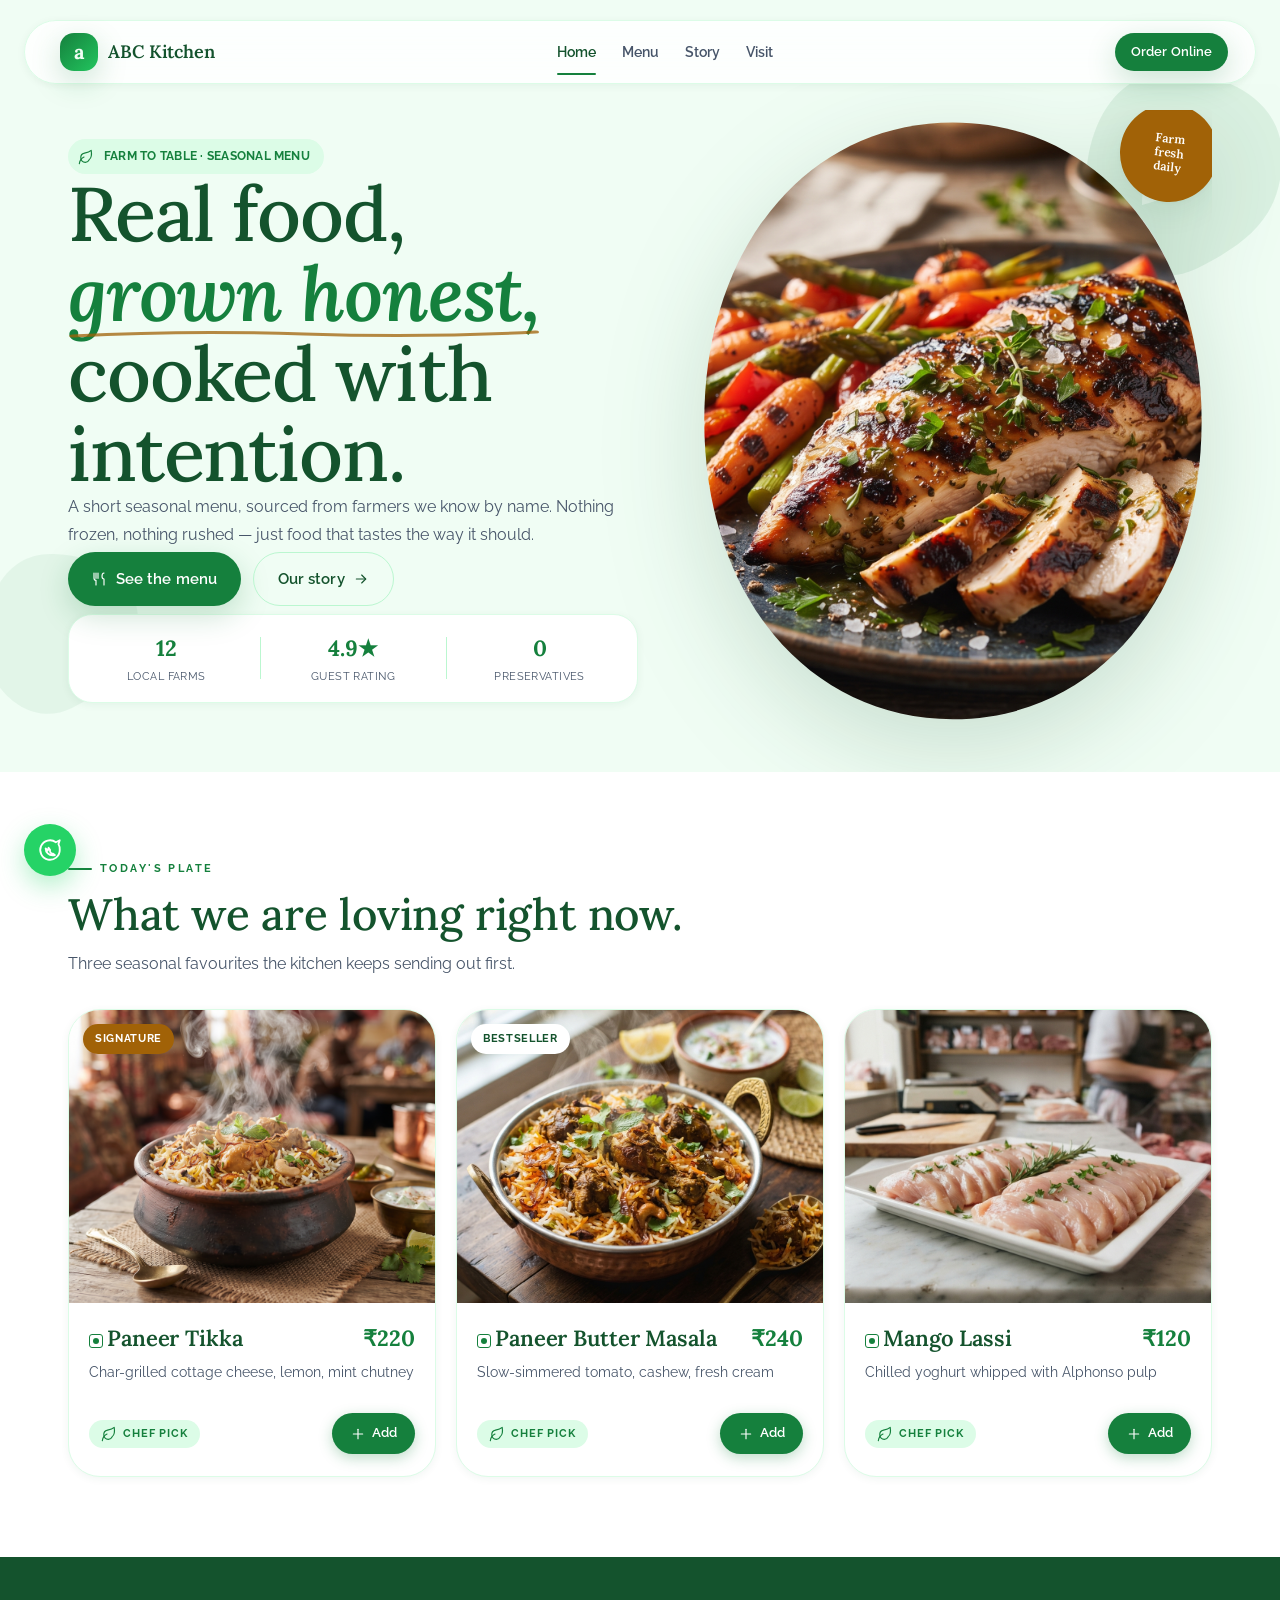
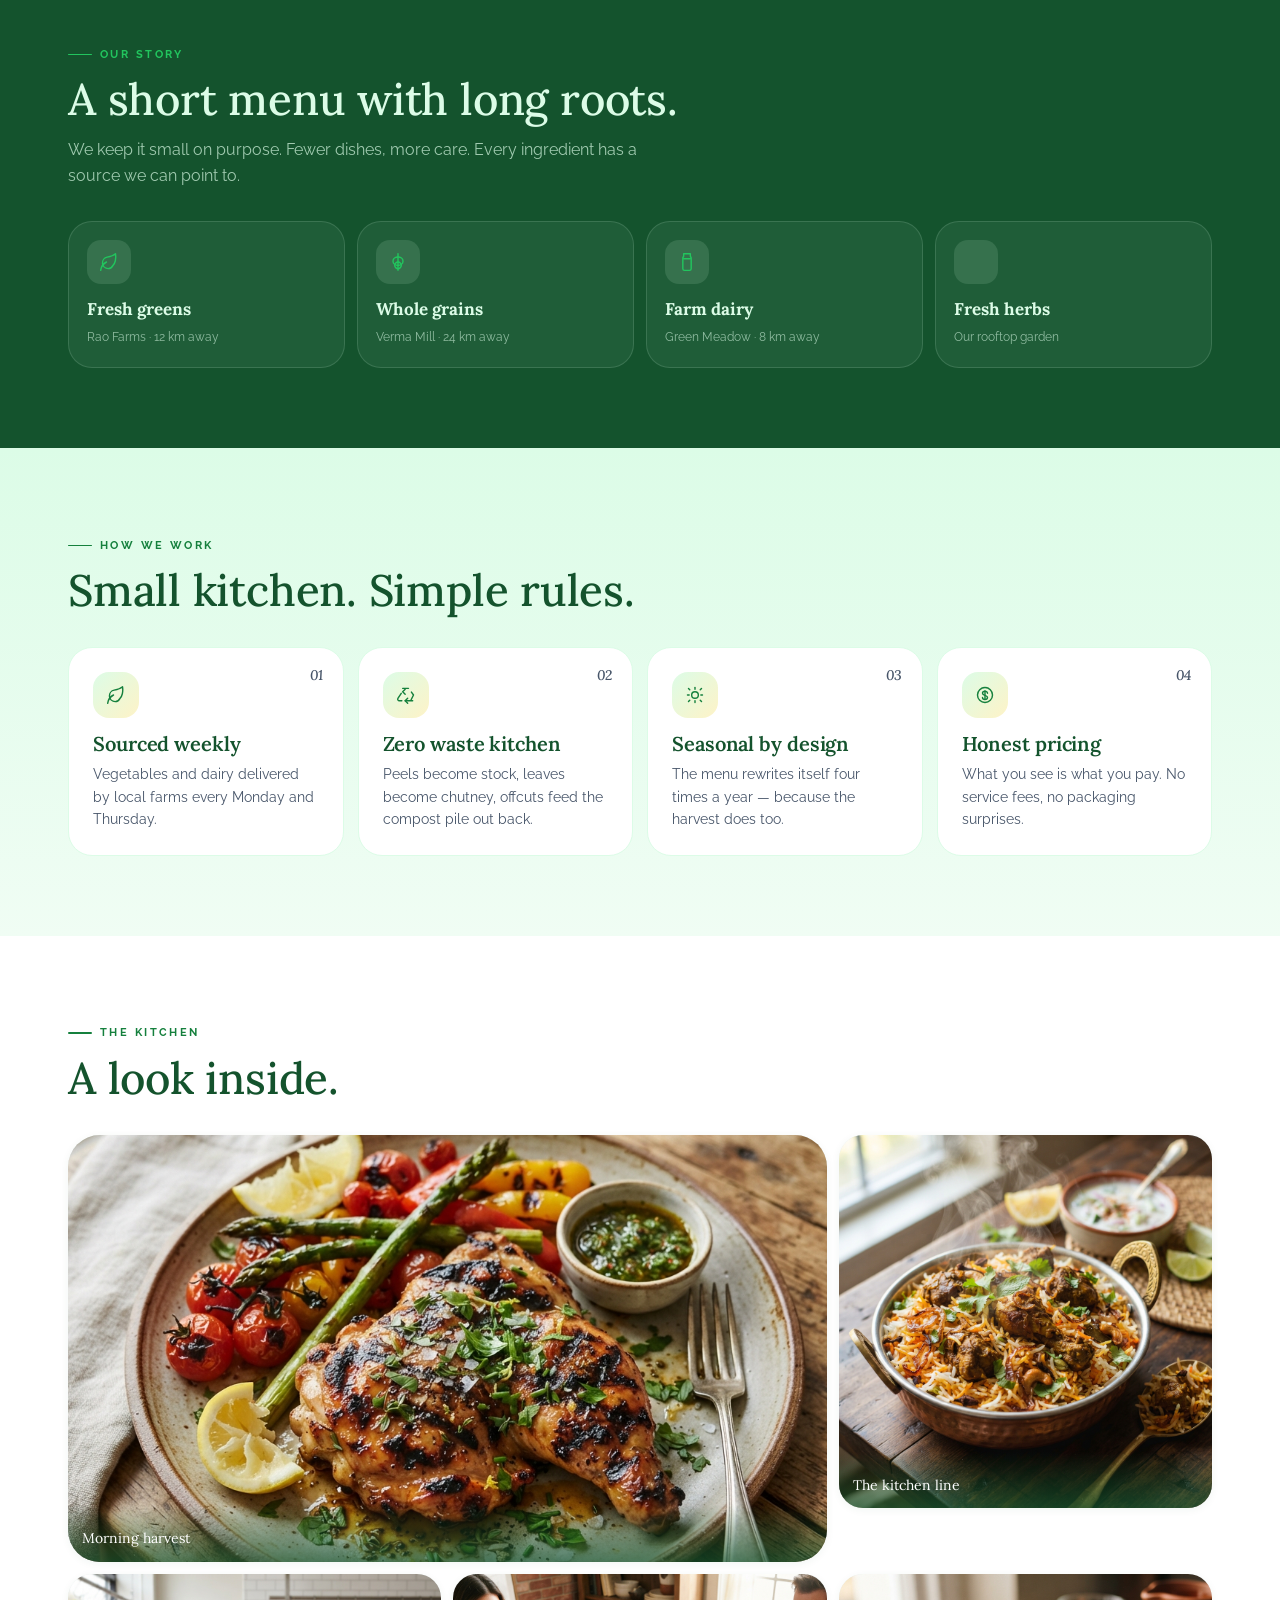
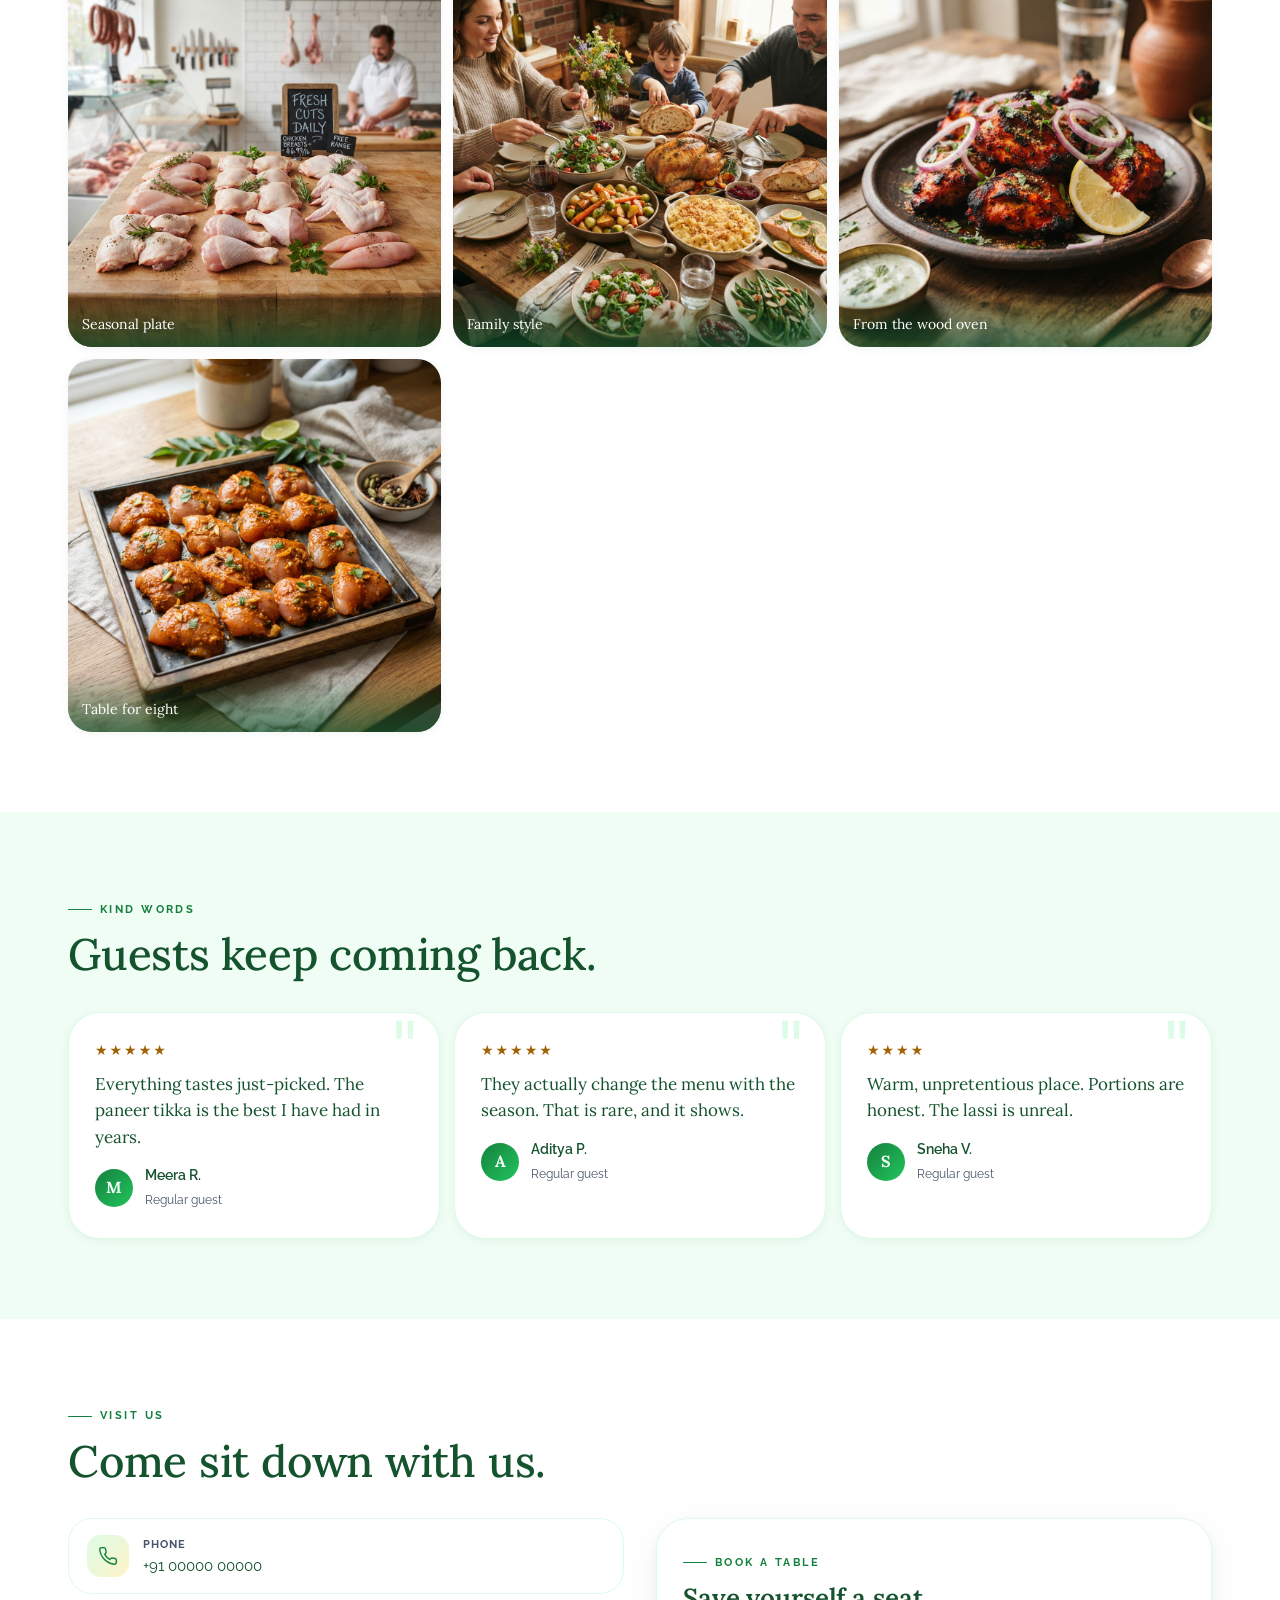
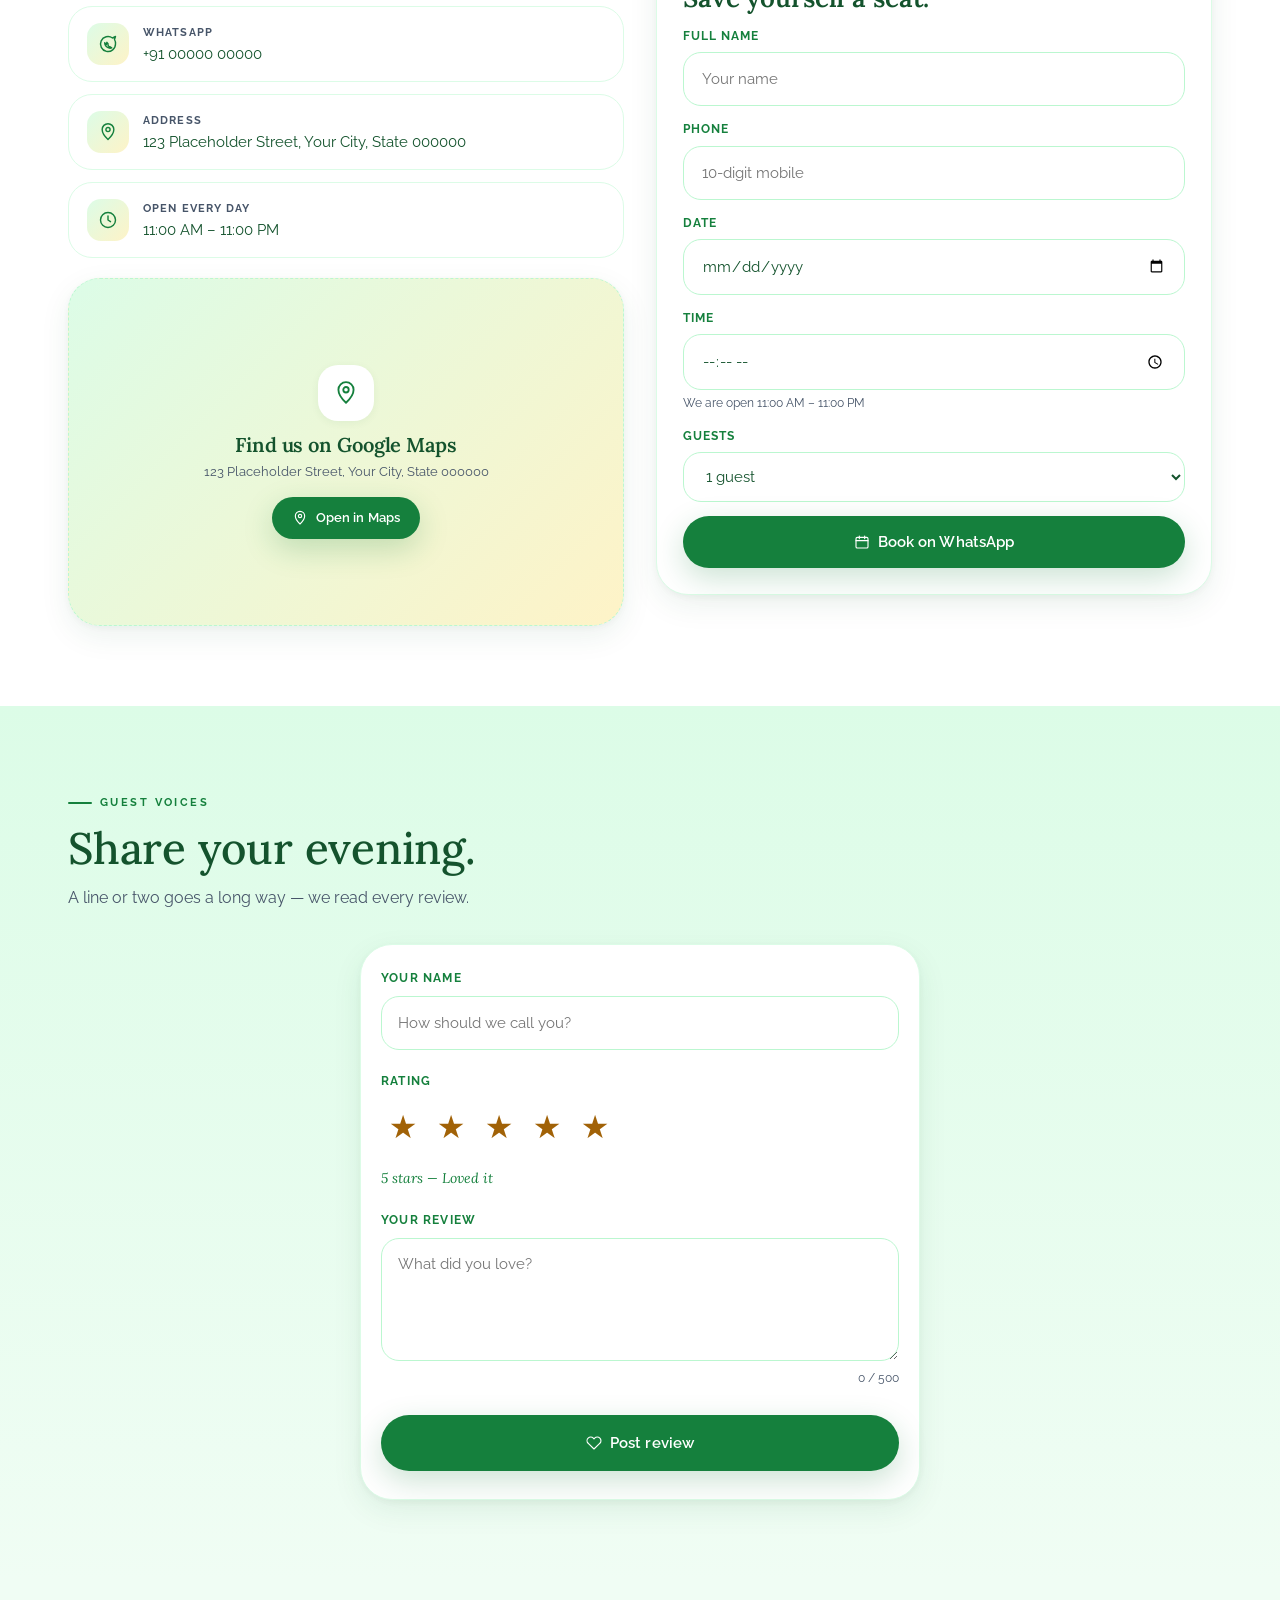
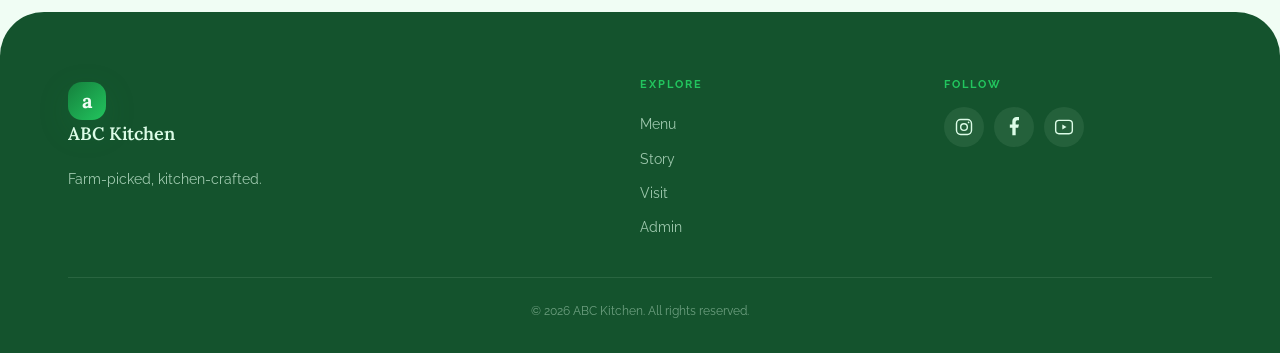
==== commit 36aba465: "Add admin link to footer Co-authored-by: CommandCodeBot <noreply@commandcode.ai>" ====
--- a/index.html
+++ b/index.html
@@ -84,6 +84,7 @@
         <a href="menu.html">Menu</a>
         <a href="#story">Story</a>
         <a href="#contact">Visit</a>
+        <a href="admin.html">Admin</a>
       </div>
       <div>
         <h5>Follow</h5>
